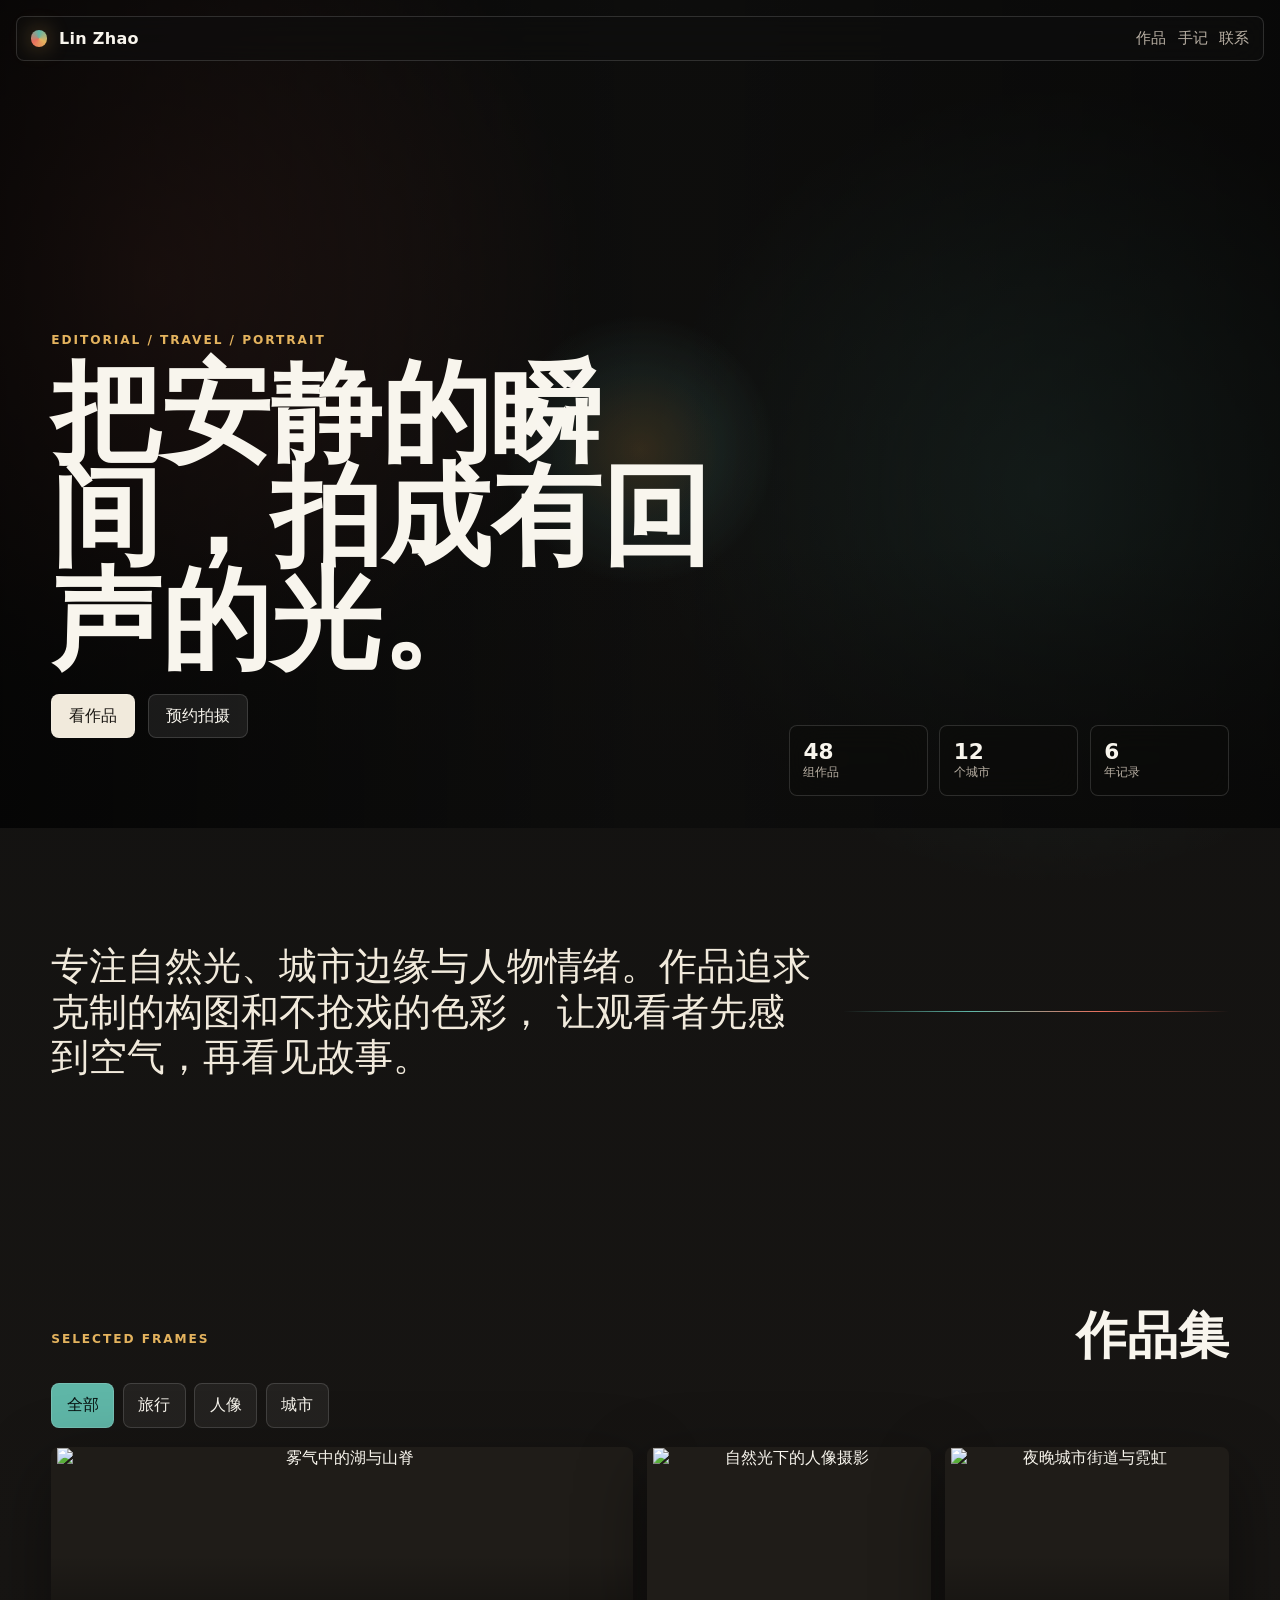
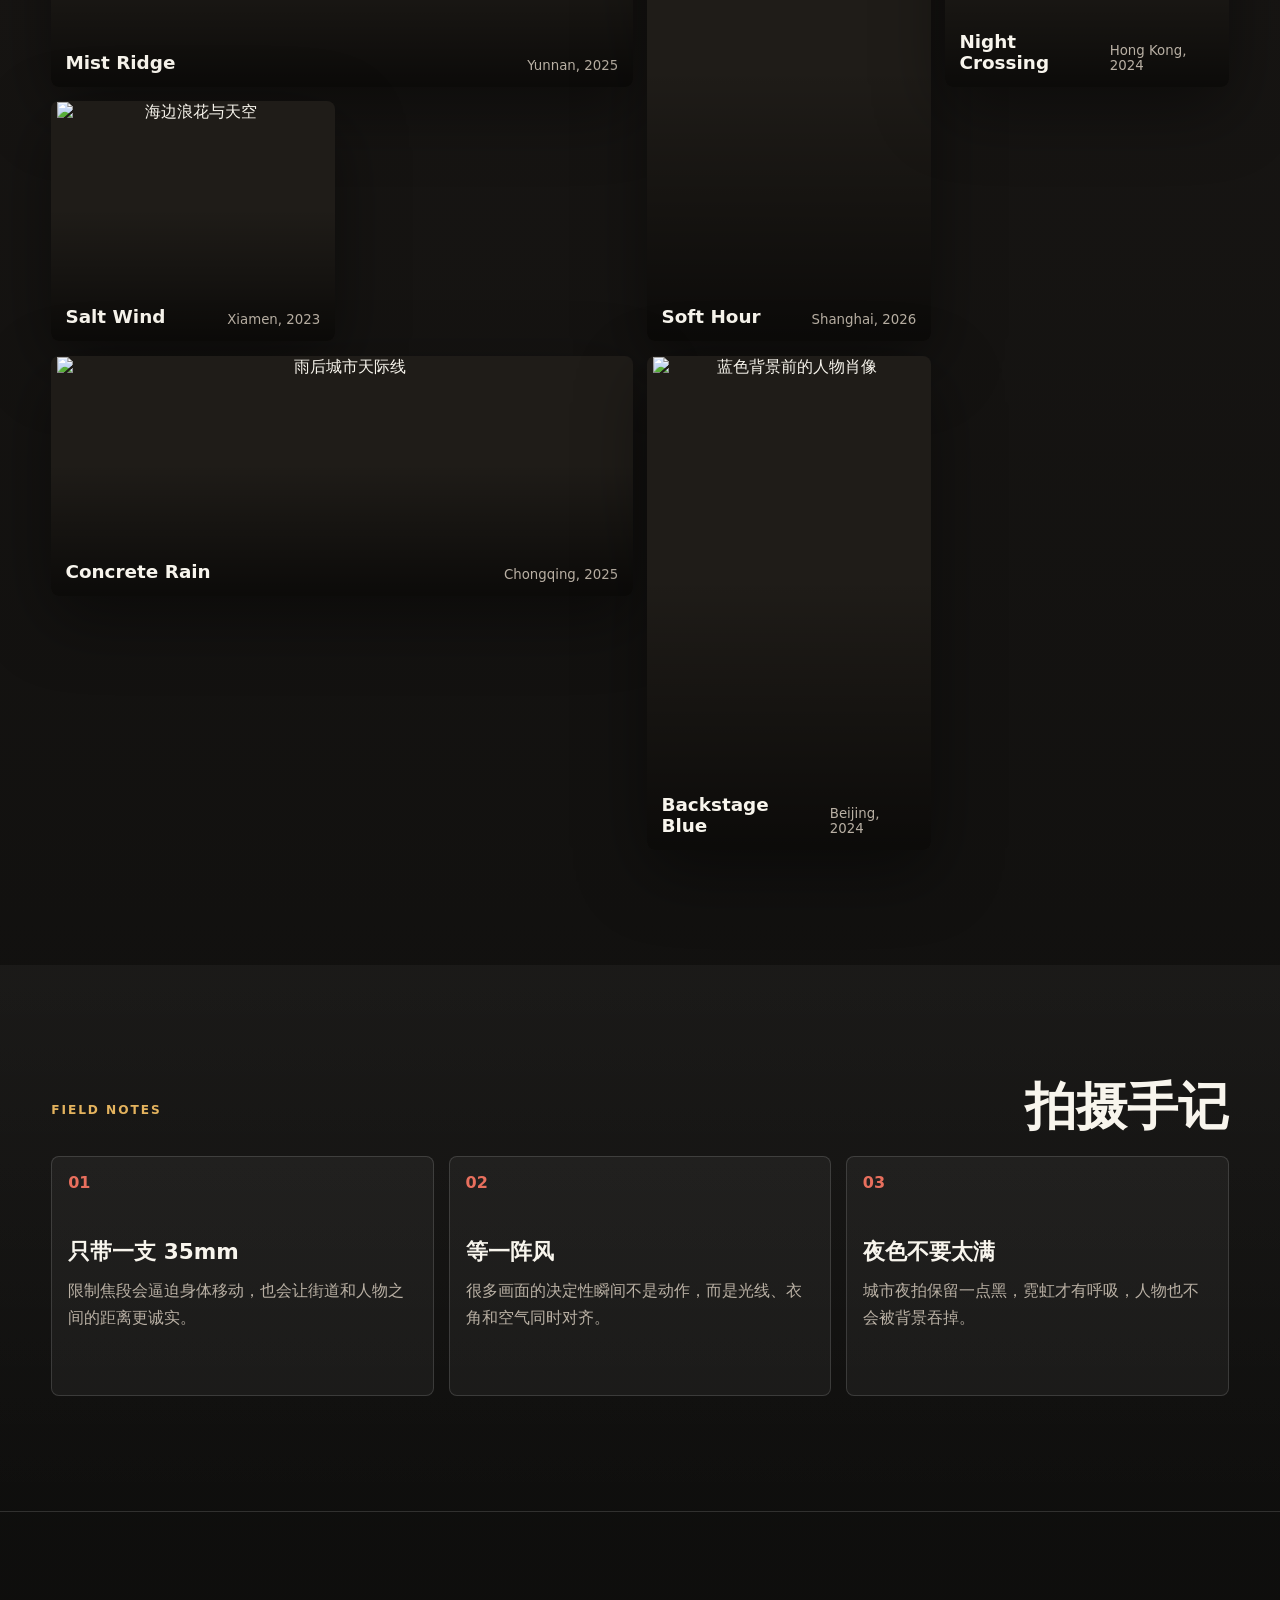
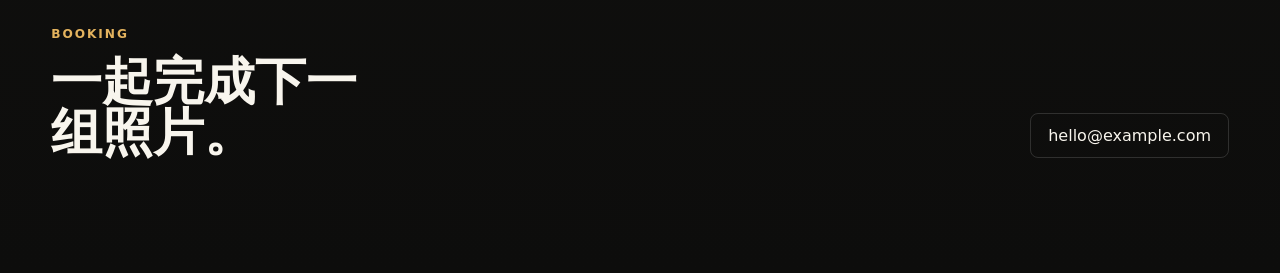
==== index.html @ ecea963c "Initial photography portfolio site" ====
<!doctype html>
<html lang="zh-CN">
<head>
  <meta charset="utf-8">
  <meta name="viewport" content="width=device-width, initial-scale=1">
  <meta name="description" content="个人摄影作品展示网站">
  <title>Lin Zhao Photography</title>
  <link rel="preconnect" href="https://images.unsplash.com">
  <link rel="stylesheet" href="./styles.css">
</head>
<body>
  <div class="cursor-glow" aria-hidden="true"></div>
  <header class="site-header">
    <a class="brand" href="#top" aria-label="返回首页">
      <span class="brand-mark"></span>
      <span>Lin Zhao</span>
    </a>
    <nav aria-label="主导航">
      <a href="#work">作品</a>
      <a href="#journal">手记</a>
      <a href="#contact">联系</a>
    </nav>
  </header>

  <main id="top">
    <section class="hero" data-parallax>
      <img
        src="https://images.unsplash.com/photo-1500530855697-b586d89ba3ee?auto=format&fit=crop&w=1800&q=72"
        alt="山谷清晨光线中的摄影作品"
      >
      <div class="hero-copy">
        <p class="eyebrow">Editorial / Travel / Portrait</p>
        <h1>把安静的瞬间，拍成有回声的光。</h1>
        <div class="hero-actions">
          <a class="btn primary" href="#work">看作品</a>
          <a class="btn ghost" href="#contact">预约拍摄</a>
        </div>
      </div>
      <div class="hero-strip" aria-label="精选数据">
        <span><strong>48</strong> 组作品</span>
        <span><strong>12</strong> 个城市</span>
        <span><strong>6</strong> 年记录</span>
      </div>
    </section>

    <section class="intro" aria-label="摄影师简介">
      <p>
        专注自然光、城市边缘与人物情绪。作品追求克制的构图和不抢戏的色彩，
        让观看者先感到空气，再看见故事。
      </p>
      <div class="signal-line" aria-hidden="true"></div>
    </section>

    <section id="work" class="work">
      <div class="section-head">
        <p class="eyebrow">Selected Frames</p>
        <h2>作品集</h2>
      </div>
      <div class="filters" role="tablist" aria-label="作品分类">
        <button class="filter active" type="button" data-filter="all">全部</button>
        <button class="filter" type="button" data-filter="travel">旅行</button>
        <button class="filter" type="button" data-filter="portrait">人像</button>
        <button class="filter" type="button" data-filter="city">城市</button>
      </div>
      <div class="gallery" aria-live="polite">
        <article class="photo-card wide" data-category="travel">
          <button class="photo-button" type="button" data-title="Mist Ridge" data-place="Yunnan, 2025">
            <img src="https://images.unsplash.com/photo-1470770903676-69b98201ea1c?auto=format&fit=crop&w=1200&q=70" alt="雾气中的湖与山脊">
            <span class="photo-meta"><b>Mist Ridge</b><small>Yunnan, 2025</small></span>
          </button>
        </article>
        <article class="photo-card tall" data-category="portrait">
          <button class="photo-button" type="button" data-title="Soft Hour" data-place="Shanghai, 2026">
            <img src="https://images.unsplash.com/photo-1496747611176-843222e1e57c?auto=format&fit=crop&w=900&q=70" alt="自然光下的人像摄影">
            <span class="photo-meta"><b>Soft Hour</b><small>Shanghai, 2026</small></span>
          </button>
        </article>
        <article class="photo-card" data-category="city">
          <button class="photo-button" type="button" data-title="Night Crossing" data-place="Hong Kong, 2024">
            <img src="https://images.unsplash.com/photo-1519608487953-e999c86e7455?auto=format&fit=crop&w=900&q=70" alt="夜晚城市街道与霓虹">
            <span class="photo-meta"><b>Night Crossing</b><small>Hong Kong, 2024</small></span>
          </button>
        </article>
        <article class="photo-card" data-category="travel">
          <button class="photo-button" type="button" data-title="Salt Wind" data-place="Xiamen, 2023">
            <img src="https://images.unsplash.com/photo-1507525428034-b723cf961d3e?auto=format&fit=crop&w=900&q=70" alt="海边浪花与天空">
            <span class="photo-meta"><b>Salt Wind</b><small>Xiamen, 2023</small></span>
          </button>
        </article>
        <article class="photo-card wide" data-category="city">
          <button class="photo-button" type="button" data-title="Concrete Rain" data-place="Chongqing, 2025">
            <img src="https://images.unsplash.com/photo-1514565131-fce0801e5785?auto=format&fit=crop&w=1200&q=70" alt="雨后城市天际线">
            <span class="photo-meta"><b>Concrete Rain</b><small>Chongqing, 2025</small></span>
          </button>
        </article>
        <article class="photo-card tall" data-category="portrait">
          <button class="photo-button" type="button" data-title="Backstage Blue" data-place="Beijing, 2024">
            <img src="https://images.unsplash.com/photo-1508214751196-bcfd4ca60f91?auto=format&fit=crop&w=900&q=70" alt="蓝色背景前的人物肖像">
            <span class="photo-meta"><b>Backstage Blue</b><small>Beijing, 2024</small></span>
          </button>
        </article>
      </div>
    </section>

    <section id="journal" class="journal">
      <div class="section-head">
        <p class="eyebrow">Field Notes</p>
        <h2>拍摄手记</h2>
      </div>
      <div class="note-track">
        <article>
          <span>01</span>
          <h3>只带一支 35mm</h3>
          <p>限制焦段会逼迫身体移动，也会让街道和人物之间的距离更诚实。</p>
        </article>
        <article>
          <span>02</span>
          <h3>等一阵风</h3>
          <p>很多画面的决定性瞬间不是动作，而是光线、衣角和空气同时对齐。</p>
        </article>
        <article>
          <span>03</span>
          <h3>夜色不要太满</h3>
          <p>城市夜拍保留一点黑，霓虹才有呼吸，人物也不会被背景吞掉。</p>
        </article>
      </div>
    </section>
  </main>

  <footer id="contact">
    <div>
      <p class="eyebrow">Booking</p>
      <h2>一起完成下一组照片。</h2>
    </div>
    <a class="contact-link" href="mailto:hello@example.com">hello@example.com</a>
  </footer>

  <dialog class="lightbox" aria-label="作品预览">
    <button class="close" type="button" aria-label="关闭预览">×</button>
    <img alt="">
    <div class="lightbox-caption">
      <strong></strong>
      <span></span>
    </div>
  </dialog>

  <script src="./app.js"></script>
</body>
</html>
---- styles.css ----
:root {
  color-scheme: dark;
  --bg: #10100f;
  --paper: #f1eadc;
  --ink: #f8f5ed;
  --muted: #b9b0a4;
  --gold: #e4b35e;
  --coral: #e86f5d;
  --teal: #5fb6a7;
  --line: rgba(255,255,255,.14);
  --shadow: 0 22px 70px rgba(0,0,0,.42);
  font-family: Inter, ui-sans-serif, system-ui, -apple-system, BlinkMacSystemFont, "Segoe UI", sans-serif;
}

* { box-sizing: border-box; }

html {
  scroll-behavior: smooth;
  background: var(--bg);
}

body {
  margin: 0;
  min-height: 100vh;
  color: var(--ink);
  background:
    radial-gradient(circle at 12% 8%, rgba(232,111,93,.17), transparent 27rem),
    radial-gradient(circle at 82% 14%, rgba(95,182,167,.14), transparent 25rem),
    linear-gradient(180deg, #10100f, #171513 45%, #0d0d0c);
  overflow-x: hidden;
}

a { color: inherit; text-decoration: none; }

img {
  display: block;
  width: 100%;
  height: 100%;
  object-fit: cover;
}

button {
  color: inherit;
  font: inherit;
}

.cursor-glow {
  position: fixed;
  width: 17rem;
  height: 17rem;
  left: 0;
  top: 0;
  pointer-events: none;
  z-index: 40;
  border-radius: 50%;
  background: radial-gradient(circle, rgba(228,179,94,.22), rgba(95,182,167,.11) 42%, transparent 70%);
  mix-blend-mode: screen;
  opacity: .75;
  transform: translate3d(-50%, -50%, 0);
}

.site-header {
  position: fixed;
  inset: 1rem 1rem auto;
  z-index: 30;
  display: flex;
  align-items: center;
  justify-content: space-between;
  gap: 1rem;
  padding: .75rem .85rem;
  border: 1px solid var(--line);
  border-radius: 8px;
  background: rgba(16,16,15,.55);
  backdrop-filter: blur(18px);
}

.brand,
nav {
  display: flex;
  align-items: center;
  gap: .72rem;
}

.brand {
  font-weight: 760;
  letter-spacing: .02em;
}

.brand-mark {
  width: 1.05rem;
  height: 1.05rem;
  border-radius: 50%;
  background: conic-gradient(from 120deg, var(--gold), var(--coral), var(--teal), var(--gold));
  box-shadow: 0 0 22px rgba(228,179,94,.45);
}

nav a {
  color: var(--muted);
  font-size: .92rem;
  transition: color .2s ease;
}

nav a:hover { color: var(--ink); }

.hero {
  position: relative;
  min-height: 92svh;
  display: grid;
  align-items: end;
  padding: clamp(7rem, 11vw, 11rem) clamp(1rem, 4vw, 4rem) clamp(4.5rem, 7vw, 6rem);
  isolation: isolate;
  overflow: hidden;
}

.hero::after {
  content: "";
  position: absolute;
  inset: 0;
  z-index: -1;
  background: linear-gradient(90deg, rgba(0,0,0,.68), rgba(0,0,0,.18) 52%, rgba(0,0,0,.48)),
              linear-gradient(0deg, #10100f 0%, transparent 34%);
}

.hero > img {
  position: absolute;
  inset: -5% 0 0;
  z-index: -2;
  height: 110%;
  transform: translateY(calc(var(--shift, 0) * .08px)) scale(1.03);
  filter: saturate(.92) contrast(1.04);
}

.hero-copy {
  width: min(720px, 100%);
}

.eyebrow {
  margin: 0 0 .9rem;
  color: var(--gold);
  font-size: .76rem;
  font-weight: 800;
  letter-spacing: .16em;
  text-transform: uppercase;
}

h1,
h2,
h3,
p {
  margin-top: 0;
}

h1 {
  margin-bottom: 1.35rem;
  font-size: clamp(3.2rem, 8.6vw, 8.4rem);
  line-height: .94;
  max-width: 9ch;
}

h2 {
  margin-bottom: 0;
  font-size: clamp(2rem, 4vw, 4.2rem);
  line-height: 1;
}

.hero-actions {
  display: flex;
  flex-wrap: wrap;
  gap: .85rem;
}

.btn,
.contact-link {
  display: inline-flex;
  align-items: center;
  justify-content: center;
  min-height: 2.8rem;
  padding: 0 1.05rem;
  border-radius: 8px;
  border: 1px solid var(--line);
  transition: transform .25s ease, background .25s ease, border-color .25s ease;
}

.btn:hover,
.contact-link:hover {
  transform: translateY(-2px);
  border-color: rgba(255,255,255,.36);
}

.primary {
  background: var(--paper);
  color: #191612;
}

.ghost {
  background: rgba(255,255,255,.08);
}

.hero-strip {
  position: absolute;
  right: clamp(1rem, 4vw, 4rem);
  bottom: clamp(1rem, 3vw, 2rem);
  display: grid;
  grid-template-columns: repeat(3, minmax(5rem, 1fr));
  gap: .7rem;
  width: min(440px, calc(100% - 2rem));
}

.hero-strip span {
  padding: .85rem;
  border: 1px solid var(--line);
  border-radius: 8px;
  background: rgba(12,12,11,.44);
  backdrop-filter: blur(16px);
  color: var(--muted);
  font-size: .76rem;
}

.hero-strip strong {
  display: block;
  color: var(--ink);
  font-size: 1.35rem;
}

.intro,
.work,
.journal,
footer {
  padding: clamp(4.5rem, 9vw, 8rem) clamp(1rem, 4vw, 4rem);
}

.intro {
  display: grid;
  grid-template-columns: minmax(0, 760px) 1fr;
  gap: 2rem;
  align-items: center;
}

.intro p {
  margin-bottom: 0;
  color: var(--paper);
  font-size: clamp(1.45rem, 3vw, 3rem);
  line-height: 1.18;
}

.signal-line {
  height: 1px;
  background: linear-gradient(90deg, transparent, var(--teal), var(--coral), transparent);
  animation: pulseLine 3s ease-in-out infinite;
}

.section-head {
  display: flex;
  justify-content: space-between;
  align-items: end;
  gap: 1rem;
  margin-bottom: 1.4rem;
}

.filters {
  display: flex;
  flex-wrap: wrap;
  gap: .55rem;
  margin-bottom: 1.2rem;
}

.filter {
  border: 1px solid var(--line);
  border-radius: 8px;
  background: rgba(255,255,255,.06);
  padding: .68rem .9rem;
  cursor: pointer;
  transition: transform .2s ease, background .2s ease;
}

.filter:hover { transform: translateY(-2px); }
.filter.active { background: var(--teal); color: #071210; }

.gallery {
  display: grid;
  grid-template-columns: repeat(4, minmax(0, 1fr));
  grid-auto-rows: 15rem;
  gap: .9rem;
}

.photo-card {
  min-width: 0;
  transform-style: preserve-3d;
  transition: opacity .35s ease, transform .35s ease;
}

.photo-card.hidden {
  display: none;
  opacity: 0;
  pointer-events: none;
}

.photo-card.wide { grid-column: span 2; }
.photo-card.tall { grid-row: span 2; }

.photo-button {
  position: relative;
  width: 100%;
  height: 100%;
  overflow: hidden;
  border: 0;
  border-radius: 8px;
  background: #1f1c18;
  cursor: zoom-in;
  box-shadow: var(--shadow);
  transform: perspective(900px) rotateX(var(--rx, 0deg)) rotateY(var(--ry, 0deg));
  transition: transform .18s ease, filter .25s ease;
}

.photo-button::after {
  content: "";
  position: absolute;
  inset: 0;
  background: linear-gradient(180deg, transparent 45%, rgba(0,0,0,.76));
  opacity: .82;
}

.photo-button:hover img {
  transform: scale(1.08);
  filter: saturate(1.1);
}

.photo-button img {
  transition: transform .7s cubic-bezier(.2,.7,.1,1), filter .35s ease;
}

.photo-meta {
  position: absolute;
  left: .9rem;
  right: .9rem;
  bottom: .9rem;
  z-index: 1;
  display: flex;
  align-items: end;
  justify-content: space-between;
  gap: .7rem;
  text-align: left;
}

.photo-meta b {
  font-size: 1.15rem;
}

.photo-meta small {
  color: var(--muted);
}

.journal {
  background: linear-gradient(180deg, rgba(255,255,255,.04), transparent);
}

.note-track {
  display: grid;
  grid-template-columns: repeat(3, minmax(0, 1fr));
  gap: .9rem;
  margin-top: 1.5rem;
}

.note-track article {
  min-height: 15rem;
  padding: 1rem;
  border: 1px solid var(--line);
  border-radius: 8px;
  background: rgba(255,255,255,.045);
  transition: transform .25s ease, background .25s ease;
}

.note-track article:hover {
  transform: translateY(-6px);
  background: rgba(255,255,255,.08);
}

.note-track span {
  color: var(--coral);
  font-weight: 800;
}

.note-track h3 {
  margin: 2.8rem 0 .7rem;
  font-size: 1.35rem;
}

.note-track p {
  margin-bottom: 0;
  color: var(--muted);
  line-height: 1.7;
}

footer {
  display: flex;
  align-items: end;
  justify-content: space-between;
  gap: 1rem;
  border-top: 1px solid var(--line);
}

footer h2 {
  max-width: 9ch;
}

.lightbox {
  width: min(980px, calc(100% - 2rem));
  padding: 0;
  border: 1px solid var(--line);
  border-radius: 8px;
  background: #0b0b0a;
  color: var(--ink);
  box-shadow: 0 30px 100px rgba(0,0,0,.75);
}

.lightbox::backdrop {
  background: rgba(0,0,0,.72);
  backdrop-filter: blur(10px);
}

.lightbox img {
  max-height: 72svh;
  object-fit: contain;
  background: #050505;
}

.lightbox-caption {
  display: flex;
  justify-content: space-between;
  gap: 1rem;
  padding: .9rem 1rem 1rem;
  color: var(--muted);
}

.lightbox-caption strong {
  color: var(--ink);
}

.close {
  position: absolute;
  right: .7rem;
  top: .7rem;
  width: 2.4rem;
  height: 2.4rem;
  border: 1px solid var(--line);
  border-radius: 50%;
  background: rgba(0,0,0,.6);
  cursor: pointer;
  z-index: 2;
}

@keyframes pulseLine {
  0%, 100% { transform: scaleX(.55); opacity: .55; }
  50% { transform: scaleX(1); opacity: 1; }
}

@media (max-width: 860px) {
  .site-header {
    inset: .65rem .65rem auto;
  }

  .hero {
    min-height: 88svh;
    padding-inline: 1rem;
  }

  .hero-strip {
    position: static;
    margin-top: 2rem;
    grid-template-columns: repeat(3, 1fr);
  }

  .intro {
    grid-template-columns: 1fr;
  }

  .section-head,
  footer {
    align-items: start;
    flex-direction: column;
  }

  .gallery {
    grid-template-columns: repeat(2, minmax(0, 1fr));
    grid-auto-rows: 13rem;
  }

  .note-track {
    grid-template-columns: 1fr;
  }
}

@media (max-width: 560px) {
  .cursor-glow { display: none; }

  .site-header {
    gap: .65rem;
    padding: .65rem;
  }

  nav { gap: .55rem; }

  nav a { font-size: .84rem; }

  h1 { font-size: clamp(2.9rem, 15vw, 4.6rem); }

  .hero-strip {
    grid-template-columns: 1fr;
  }

  .gallery {
    grid-template-columns: 1fr;
    grid-auto-rows: 18rem;
  }

  .photo-card.wide,
  .photo-card.tall {
    grid-column: auto;
    grid-row: auto;
  }
}

@media (prefers-reduced-motion: reduce) {
  *,
  *::before,
  *::after {
    animation-duration: .01ms !important;
    animation-iteration-count: 1 !important;
    scroll-behavior: auto !important;
    transition-duration: .01ms !important;
  }
}
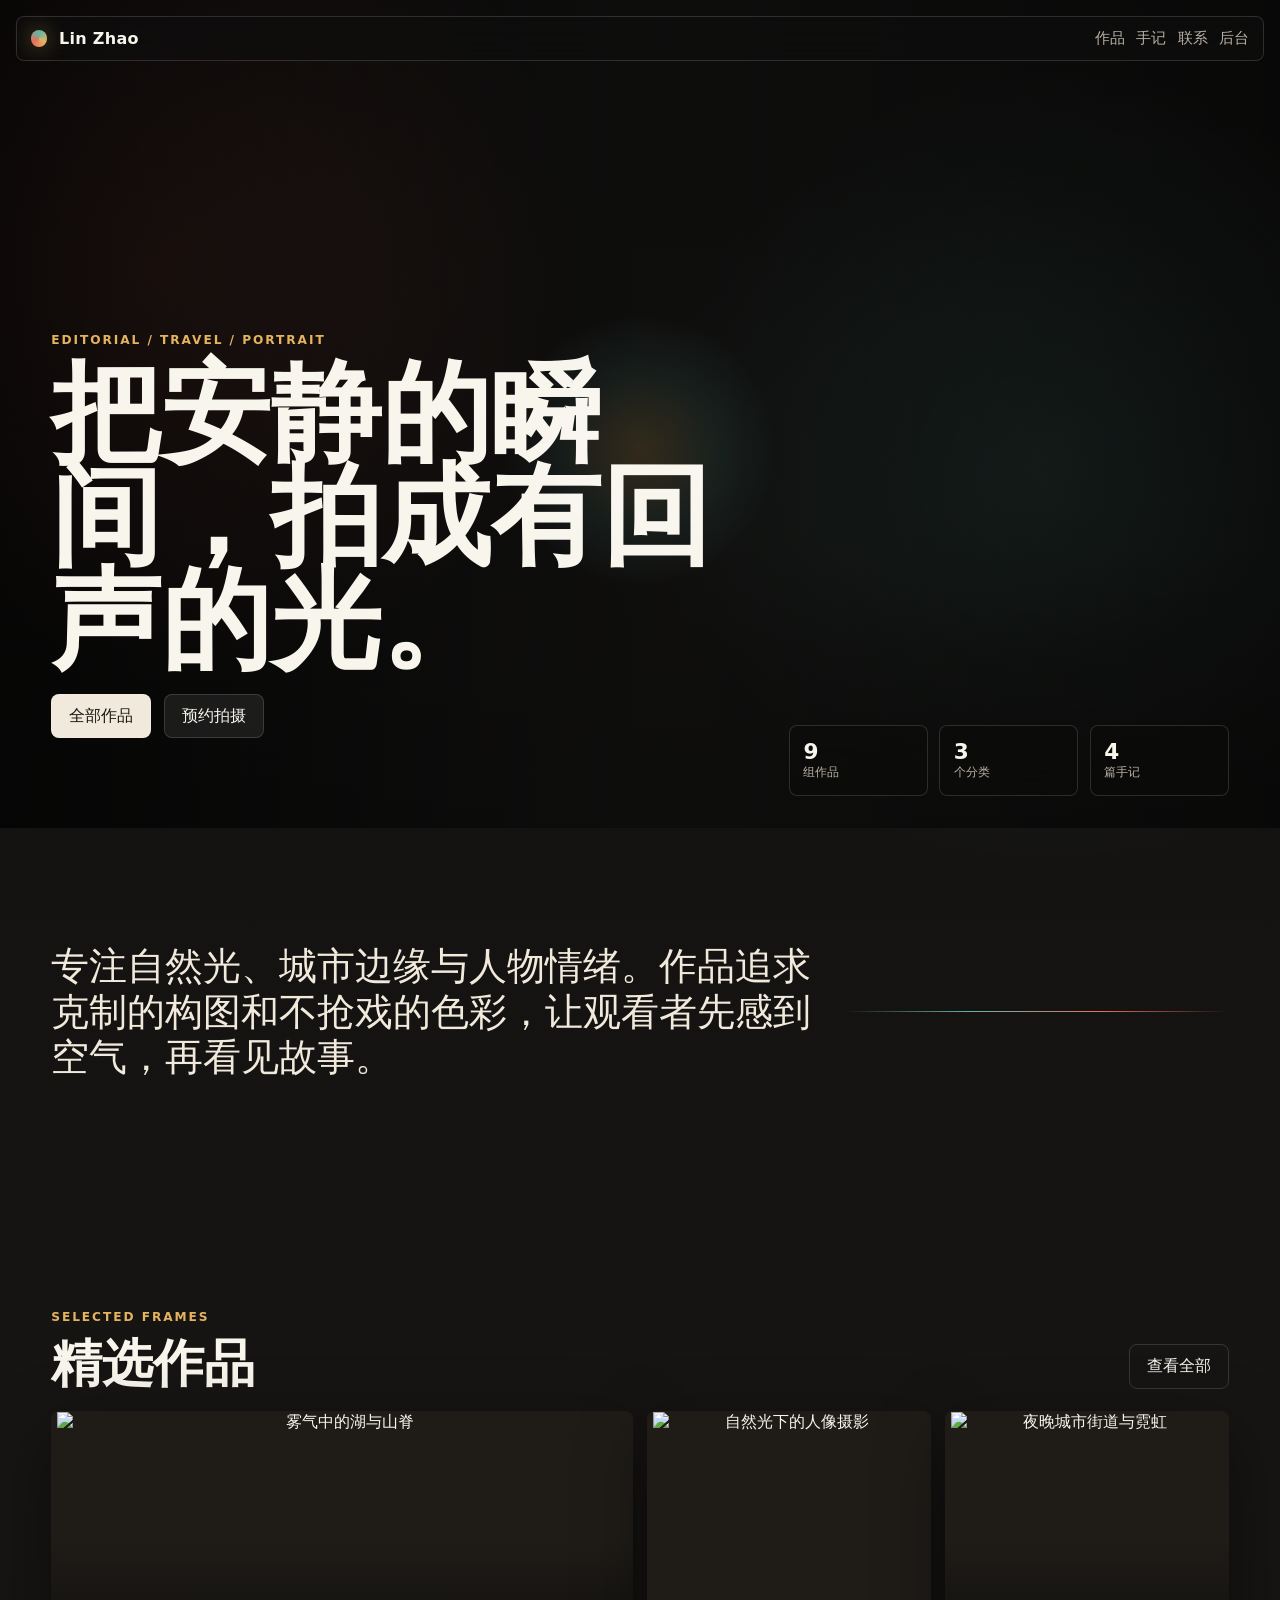
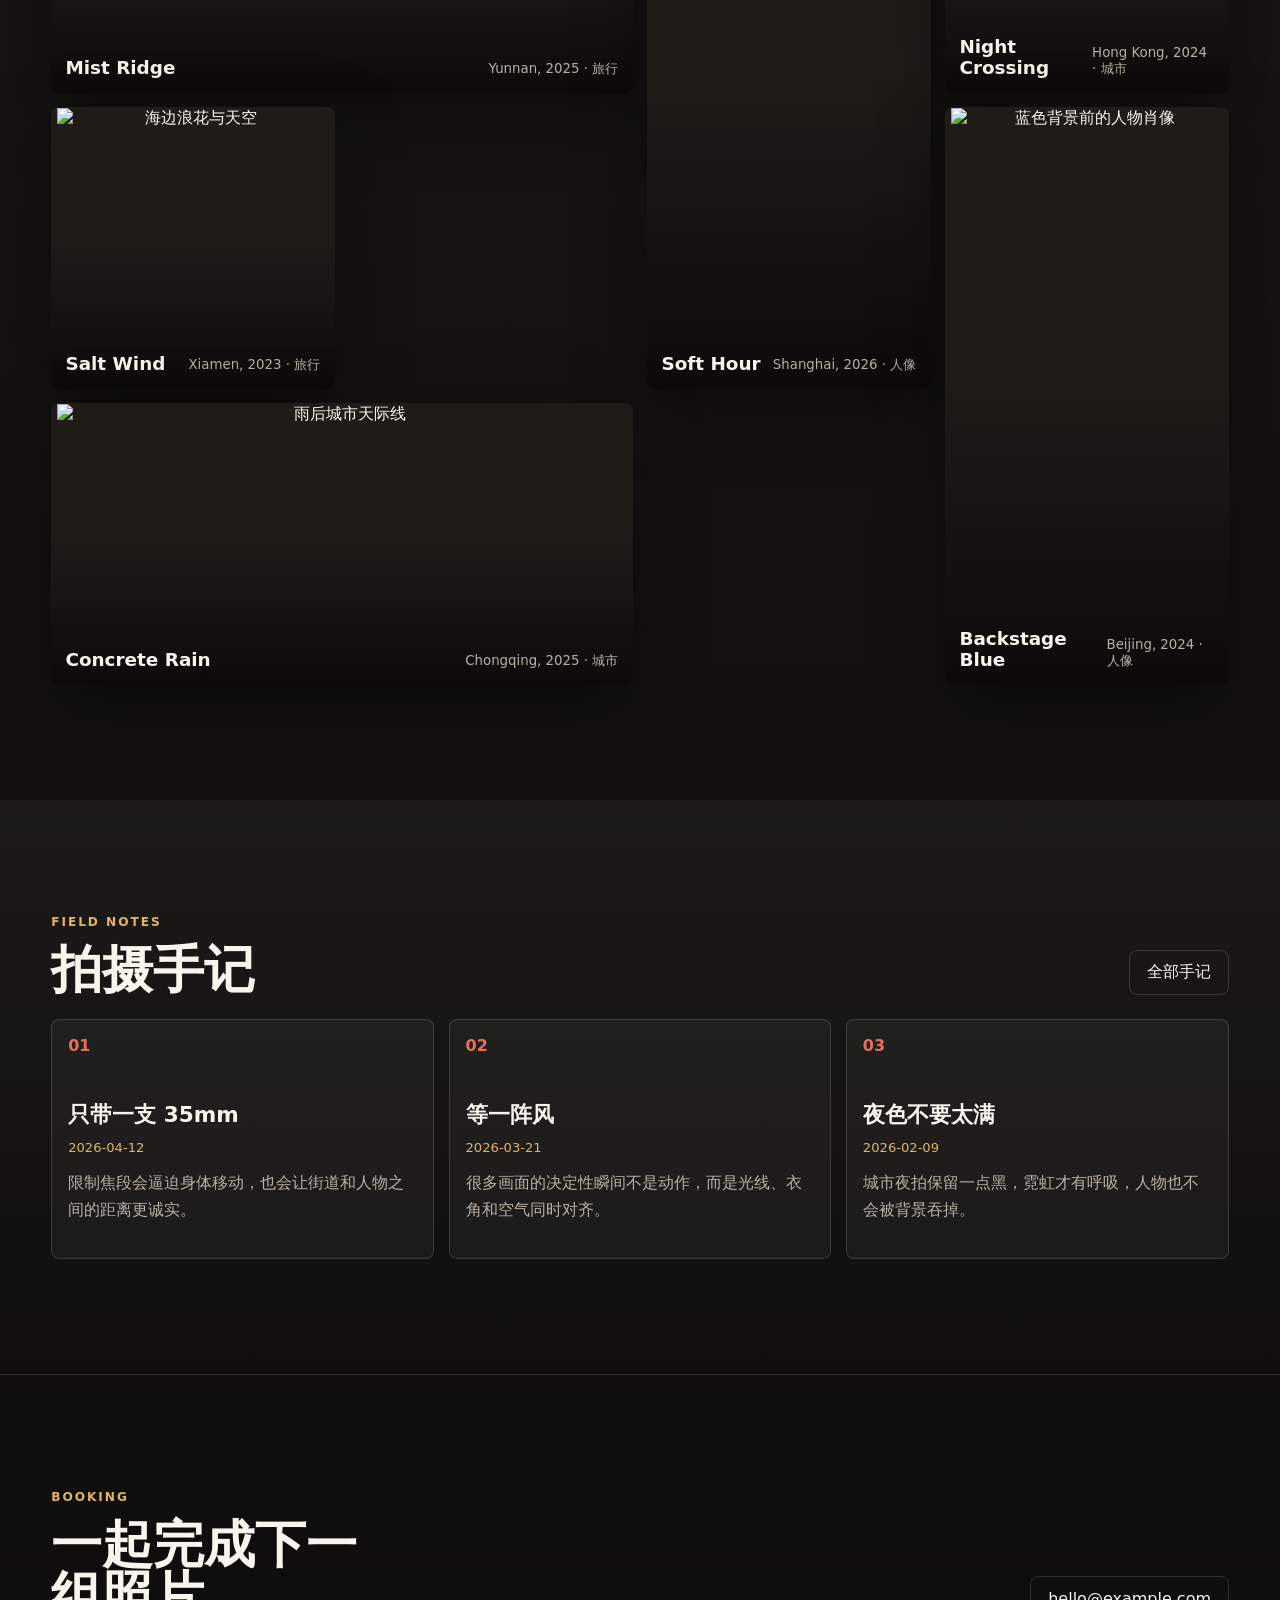
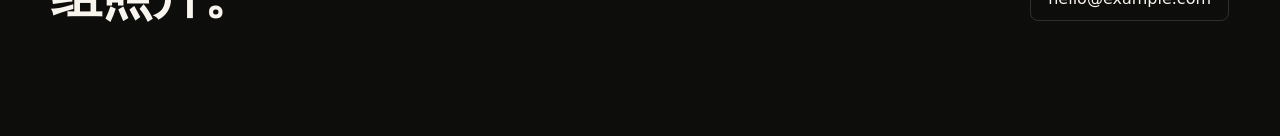
==== commit 6636a94f: "Add content admin and archive pages" ====
--- a/index.html
+++ b/index.html
@@ -8,122 +8,64 @@
   <link rel="preconnect" href="https://images.unsplash.com">
   <link rel="stylesheet" href="./styles.css">
 </head>
-<body>
+<body data-page="home">
   <div class="cursor-glow" aria-hidden="true"></div>
   <header class="site-header">
-    <a class="brand" href="#top" aria-label="返回首页">
+    <a class="brand" href="./index.html" aria-label="返回首页">
       <span class="brand-mark"></span>
-      <span>Lin Zhao</span>
+      <span data-profile="name">Lin Zhao</span>
     </a>
     <nav aria-label="主导航">
-      <a href="#work">作品</a>
-      <a href="#journal">手记</a>
-      <a href="#contact">联系</a>
+      <a href="./works.html">作品</a>
+      <a href="./journal.html">手记</a>
+      <a href="./contact.html">联系</a>
+      <a href="./admin.html">后台</a>
     </nav>
   </header>
 
   <main id="top">
     <section class="hero" data-parallax>
-      <img
-        src="https://images.unsplash.com/photo-1500530855697-b586d89ba3ee?auto=format&fit=crop&w=1800&q=72"
-        alt="山谷清晨光线中的摄影作品"
-      >
+      <img data-profile-image="heroImage" src="" alt="摄影作品首图">
       <div class="hero-copy">
         <p class="eyebrow">Editorial / Travel / Portrait</p>
-        <h1>把安静的瞬间，拍成有回声的光。</h1>
+        <h1 data-profile="heroTitle"></h1>
         <div class="hero-actions">
-          <a class="btn primary" href="#work">看作品</a>
-          <a class="btn ghost" href="#contact">预约拍摄</a>
+          <a class="btn primary" href="./works.html">全部作品</a>
+          <a class="btn ghost" href="./contact.html">预约拍摄</a>
         </div>
       </div>
       <div class="hero-strip" aria-label="精选数据">
-        <span><strong>48</strong> 组作品</span>
-        <span><strong>12</strong> 个城市</span>
-        <span><strong>6</strong> 年记录</span>
+        <span><strong data-stat="works">0</strong> 组作品</span>
+        <span><strong data-stat="categories">0</strong> 个分类</span>
+        <span><strong data-stat="notes">0</strong> 篇手记</span>
       </div>
     </section>
 
     <section class="intro" aria-label="摄影师简介">
-      <p>
-        专注自然光、城市边缘与人物情绪。作品追求克制的构图和不抢戏的色彩，
-        让观看者先感到空气，再看见故事。
-      </p>
+      <p data-profile="intro"></p>
       <div class="signal-line" aria-hidden="true"></div>
     </section>
 
-    <section id="work" class="work">
+    <section class="work">
       <div class="section-head">
-        <p class="eyebrow">Selected Frames</p>
-        <h2>作品集</h2>
+        <div>
+          <p class="eyebrow">Selected Frames</p>
+          <h2>精选作品</h2>
+        </div>
+        <a class="text-link" href="./works.html">查看全部</a>
       </div>
-      <div class="filters" role="tablist" aria-label="作品分类">
-        <button class="filter active" type="button" data-filter="all">全部</button>
-        <button class="filter" type="button" data-filter="travel">旅行</button>
-        <button class="filter" type="button" data-filter="portrait">人像</button>
-        <button class="filter" type="button" data-filter="city">城市</button>
-      </div>
-      <div class="gallery" aria-live="polite">
-        <article class="photo-card wide" data-category="travel">
-          <button class="photo-button" type="button" data-title="Mist Ridge" data-place="Yunnan, 2025">
-            <img src="https://images.unsplash.com/photo-1470770903676-69b98201ea1c?auto=format&fit=crop&w=1200&q=70" alt="雾气中的湖与山脊">
-            <span class="photo-meta"><b>Mist Ridge</b><small>Yunnan, 2025</small></span>
-          </button>
-        </article>
-        <article class="photo-card tall" data-category="portrait">
-          <button class="photo-button" type="button" data-title="Soft Hour" data-place="Shanghai, 2026">
-            <img src="https://images.unsplash.com/photo-1496747611176-843222e1e57c?auto=format&fit=crop&w=900&q=70" alt="自然光下的人像摄影">
-            <span class="photo-meta"><b>Soft Hour</b><small>Shanghai, 2026</small></span>
-          </button>
-        </article>
-        <article class="photo-card" data-category="city">
-          <button class="photo-button" type="button" data-title="Night Crossing" data-place="Hong Kong, 2024">
-            <img src="https://images.unsplash.com/photo-1519608487953-e999c86e7455?auto=format&fit=crop&w=900&q=70" alt="夜晚城市街道与霓虹">
-            <span class="photo-meta"><b>Night Crossing</b><small>Hong Kong, 2024</small></span>
-          </button>
-        </article>
-        <article class="photo-card" data-category="travel">
-          <button class="photo-button" type="button" data-title="Salt Wind" data-place="Xiamen, 2023">
-            <img src="https://images.unsplash.com/photo-1507525428034-b723cf961d3e?auto=format&fit=crop&w=900&q=70" alt="海边浪花与天空">
-            <span class="photo-meta"><b>Salt Wind</b><small>Xiamen, 2023</small></span>
-          </button>
-        </article>
-        <article class="photo-card wide" data-category="city">
-          <button class="photo-button" type="button" data-title="Concrete Rain" data-place="Chongqing, 2025">
-            <img src="https://images.unsplash.com/photo-1514565131-fce0801e5785?auto=format&fit=crop&w=1200&q=70" alt="雨后城市天际线">
-            <span class="photo-meta"><b>Concrete Rain</b><small>Chongqing, 2025</small></span>
-          </button>
-        </article>
-        <article class="photo-card tall" data-category="portrait">
-          <button class="photo-button" type="button" data-title="Backstage Blue" data-place="Beijing, 2024">
-            <img src="https://images.unsplash.com/photo-1508214751196-bcfd4ca60f91?auto=format&fit=crop&w=900&q=70" alt="蓝色背景前的人物肖像">
-            <span class="photo-meta"><b>Backstage Blue</b><small>Beijing, 2024</small></span>
-          </button>
-        </article>
-      </div>
+      <div class="gallery" data-gallery="featured" aria-live="polite"></div>
     </section>
 
-    <section id="journal" class="journal">
+    <section class="journal">
       <div class="section-head">
-        <p class="eyebrow">Field Notes</p>
-        <h2>拍摄手记</h2>
+        <div>
+          <p class="eyebrow">Field Notes</p>
+          <h2>拍摄手记</h2>
+        </div>
+        <a class="text-link" href="./journal.html">全部手记</a>
       </div>
-      <div class="note-track">
-        <article>
-          <span>01</span>
-          <h3>只带一支 35mm</h3>
-          <p>限制焦段会逼迫身体移动，也会让街道和人物之间的距离更诚实。</p>
-        </article>
-        <article>
-          <span>02</span>
-          <h3>等一阵风</h3>
-          <p>很多画面的决定性瞬间不是动作，而是光线、衣角和空气同时对齐。</p>
-        </article>
-        <article>
-          <span>03</span>
-          <h3>夜色不要太满</h3>
-          <p>城市夜拍保留一点黑，霓虹才有呼吸，人物也不会被背景吞掉。</p>
-        </article>
-      </div>
+      <div class="note-track" data-notes="featured"></div>
     </section>
   </main>
 
@@ -132,11 +74,11 @@
       <p class="eyebrow">Booking</p>
       <h2>一起完成下一组照片。</h2>
     </div>
-    <a class="contact-link" href="mailto:hello@example.com">hello@example.com</a>
+    <a class="contact-link" data-contact="email" href="mailto:hello@example.com">hello@example.com</a>
   </footer>
 
   <dialog class="lightbox" aria-label="作品预览">
-    <button class="close" type="button" aria-label="关闭预览">×</button>
+    <button class="close" type="button" aria-label="关闭预览">x</button>
     <img alt="">
     <div class="lightbox-caption">
       <strong></strong>
@@ -144,6 +86,7 @@
     </div>
   </dialog>
 
+  <script src="./data/site-data.js"></script>
   <script src="./app.js"></script>
 </body>
 </html>
--- a/styles.css
+++ b/styles.css
@@ -101,6 +101,7 @@
 }
 
 nav a:hover { color: var(--ink); }
+nav a.active { color: var(--ink); }
 
 .hero {
   position: relative;
@@ -170,7 +171,8 @@
 }
 
 .btn,
-.contact-link {
+.contact-link,
+.text-link {
   display: inline-flex;
   align-items: center;
   justify-content: center;
@@ -278,9 +280,15 @@
 
 .gallery {
   display: grid;
-  grid-template-columns: repeat(4, minmax(0, 1fr));
-  grid-auto-rows: 15rem;
+  grid-template-columns: repeat(auto-fit, minmax(min(16rem, 100%), 1fr));
+  grid-auto-rows: clamp(13rem, 22vw, 18rem);
   gap: .9rem;
+  grid-auto-flow: dense;
+}
+
+.gallery.archive {
+  grid-template-columns: repeat(auto-fit, minmax(min(18rem, 100%), 1fr));
+  grid-auto-rows: clamp(14rem, 24vw, 20rem);
 }
 
 .photo-card {
@@ -391,6 +399,13 @@
   line-height: 1.7;
 }
 
+.note-track time {
+  display: block;
+  margin-bottom: .85rem;
+  color: var(--gold);
+  font-size: .82rem;
+}
+
 footer {
   display: flex;
   align-items: end;
@@ -401,6 +416,141 @@
 
 footer h2 {
   max-width: 9ch;
+}
+
+.page-shell {
+  padding: clamp(7rem, 11vw, 10rem) clamp(1rem, 4vw, 4rem) clamp(4rem, 8vw, 7rem);
+}
+
+.page-hero {
+  display: grid;
+  gap: 1rem;
+  min-height: 34svh;
+  align-content: end;
+  padding-bottom: clamp(2rem, 5vw, 4rem);
+}
+
+.page-hero h1 {
+  margin: 0;
+  max-width: none;
+  font-size: clamp(3rem, 8vw, 7.6rem);
+}
+
+.page-hero p:not(.eyebrow) {
+  max-width: 680px;
+  color: var(--muted);
+  font-size: clamp(1.05rem, 2vw, 1.35rem);
+  line-height: 1.7;
+}
+
+.compact {
+  padding: 0;
+}
+
+.pager {
+  display: flex;
+  justify-content: center;
+  gap: .55rem;
+  margin-top: 1.4rem;
+}
+
+.page-btn {
+  width: 2.55rem;
+  height: 2.55rem;
+  border: 1px solid var(--line);
+  border-radius: 8px;
+  background: rgba(255,255,255,.06);
+  cursor: pointer;
+}
+
+.page-btn.active {
+  background: var(--paper);
+  color: #191612;
+}
+
+.contact-grid {
+  display: grid;
+  grid-template-columns: repeat(3, minmax(0, 1fr));
+  gap: .9rem;
+}
+
+.contact-grid article,
+.admin-card {
+  padding: 1.1rem;
+  border: 1px solid var(--line);
+  border-radius: 8px;
+  background: rgba(255,255,255,.045);
+}
+
+.contact-grid span,
+.admin-card label {
+  display: block;
+  color: var(--muted);
+  font-size: .88rem;
+}
+
+.contact-grid a,
+.contact-grid p {
+  display: block;
+  margin: .8rem 0 0;
+  color: var(--ink);
+  font-size: clamp(1.15rem, 2vw, 1.65rem);
+  overflow-wrap: anywhere;
+}
+
+.admin-grid {
+  display: grid;
+  grid-template-columns: repeat(2, minmax(0, 1fr));
+  gap: .9rem;
+}
+
+.admin-card {
+  display: grid;
+  gap: .85rem;
+}
+
+.admin-card h2 {
+  font-size: 1.35rem;
+  line-height: 1.2;
+}
+
+.admin-card input,
+.admin-card select,
+.admin-card textarea {
+  width: 100%;
+  margin-top: .38rem;
+  border: 1px solid var(--line);
+  border-radius: 8px;
+  background: rgba(0,0,0,.26);
+  color: var(--ink);
+  padding: .75rem .8rem;
+  font: inherit;
+}
+
+.admin-card textarea {
+  resize: vertical;
+}
+
+.check-row {
+  display: flex !important;
+  align-items: center;
+  gap: .55rem;
+}
+
+.check-row input {
+  width: auto;
+  margin: 0;
+}
+
+.admin-log {
+  white-space: pre-wrap;
+  margin: 1rem 0 0;
+  padding: 1rem;
+  border: 1px solid var(--line);
+  border-radius: 8px;
+  background: rgba(0,0,0,.28);
+  color: var(--muted);
+  overflow: auto;
 }
 
 .lightbox {
@@ -485,7 +635,9 @@
     grid-auto-rows: 13rem;
   }
 
-  .note-track {
+  .note-track,
+  .contact-grid,
+  .admin-grid {
     grid-template-columns: 1fr;
   }
 }
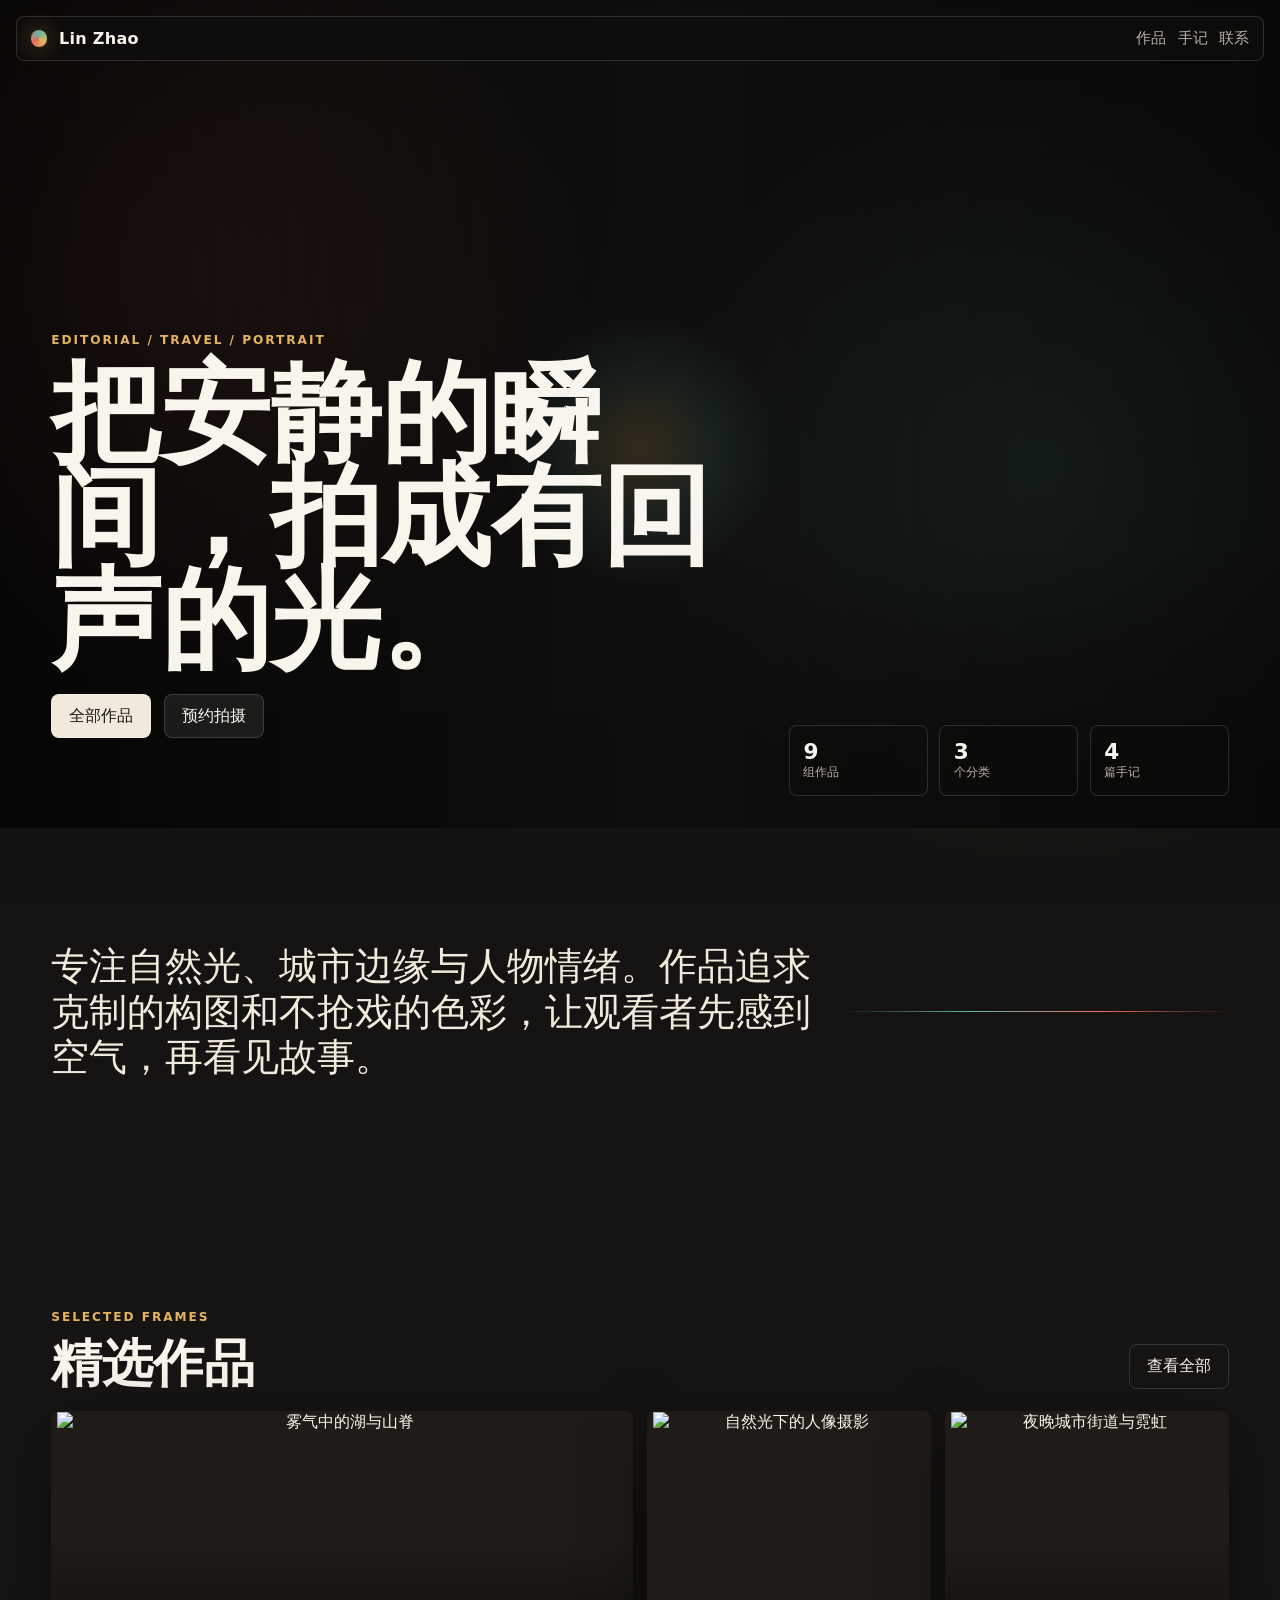
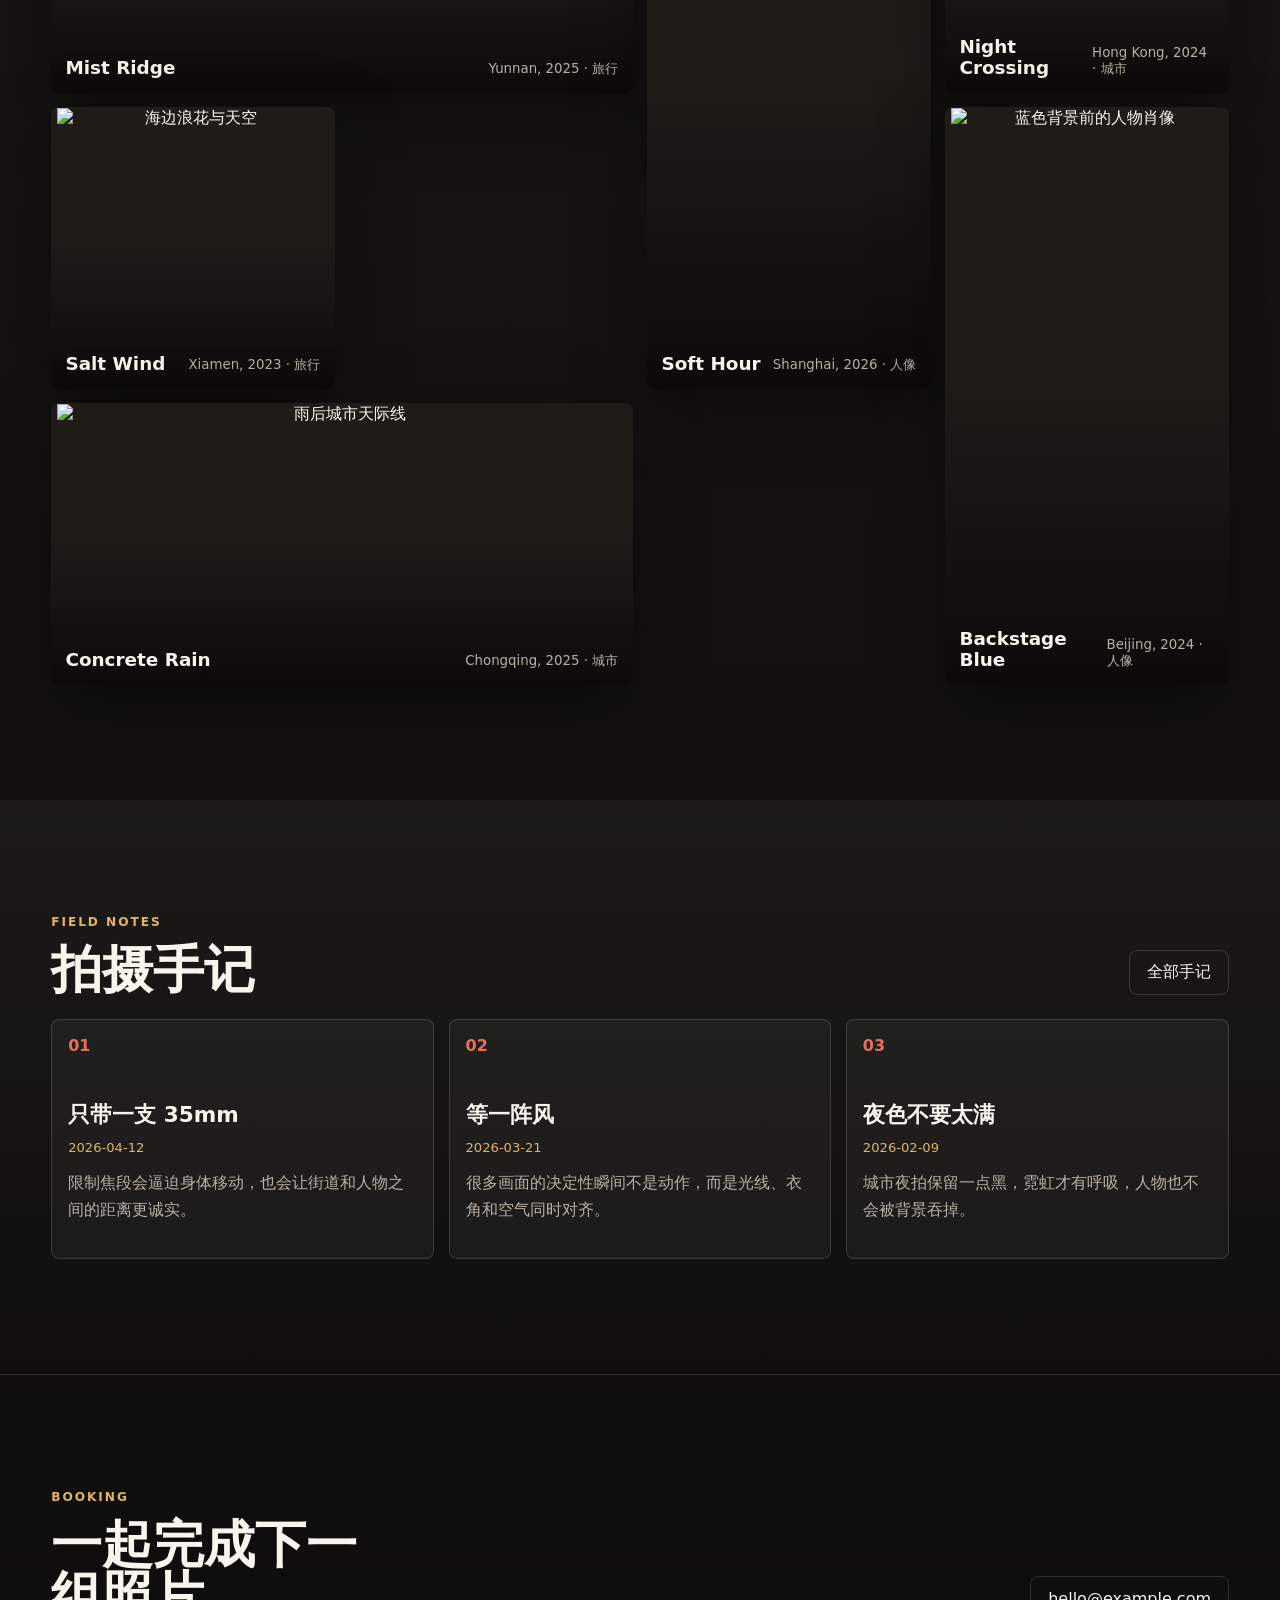
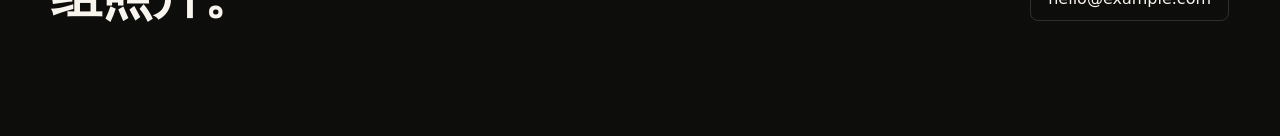
==== commit 732e17b9: "Add work manager and hide admin nav" ====
--- a/index.html
+++ b/index.html
@@ -19,7 +19,6 @@
       <a href="./works.html">作品</a>
       <a href="./journal.html">手记</a>
       <a href="./contact.html">联系</a>
-      <a href="./admin.html">后台</a>
     </nav>
   </header>
 
--- a/styles.css
+++ b/styles.css
@@ -553,6 +553,59 @@
   overflow: auto;
 }
 
+.manager-card {
+  margin-top: .9rem;
+}
+
+.manager-head {
+  display: flex;
+  align-items: end;
+  justify-content: space-between;
+  gap: 1rem;
+}
+
+.work-manager {
+  display: grid;
+  gap: .7rem;
+}
+
+.work-row {
+  display: grid;
+  grid-template-columns: 5.5rem minmax(0, 1fr) auto;
+  align-items: center;
+  gap: .8rem;
+  padding: .65rem;
+  border: 1px solid var(--line);
+  border-radius: 8px;
+  background: rgba(0,0,0,.18);
+}
+
+.work-row img {
+  width: 5.5rem;
+  height: 4rem;
+  border-radius: 6px;
+}
+
+.work-row strong,
+.work-row span {
+  display: block;
+}
+
+.work-row span {
+  margin-top: .25rem;
+  color: var(--muted);
+  font-size: .86rem;
+}
+
+.danger-btn {
+  border: 1px solid rgba(232,111,93,.5);
+  border-radius: 8px;
+  background: rgba(232,111,93,.12);
+  color: #ffd8d2;
+  padding: .62rem .85rem;
+  cursor: pointer;
+}
+
 .lightbox {
   width: min(980px, calc(100% - 2rem));
   padding: 0;
@@ -639,6 +692,18 @@
   .contact-grid,
   .admin-grid {
     grid-template-columns: 1fr;
+  }
+
+  .work-row {
+    grid-template-columns: 4.5rem minmax(0, 1fr);
+  }
+
+  .work-row img {
+    width: 4.5rem;
+  }
+
+  .danger-btn {
+    grid-column: 1 / -1;
   }
 }
 
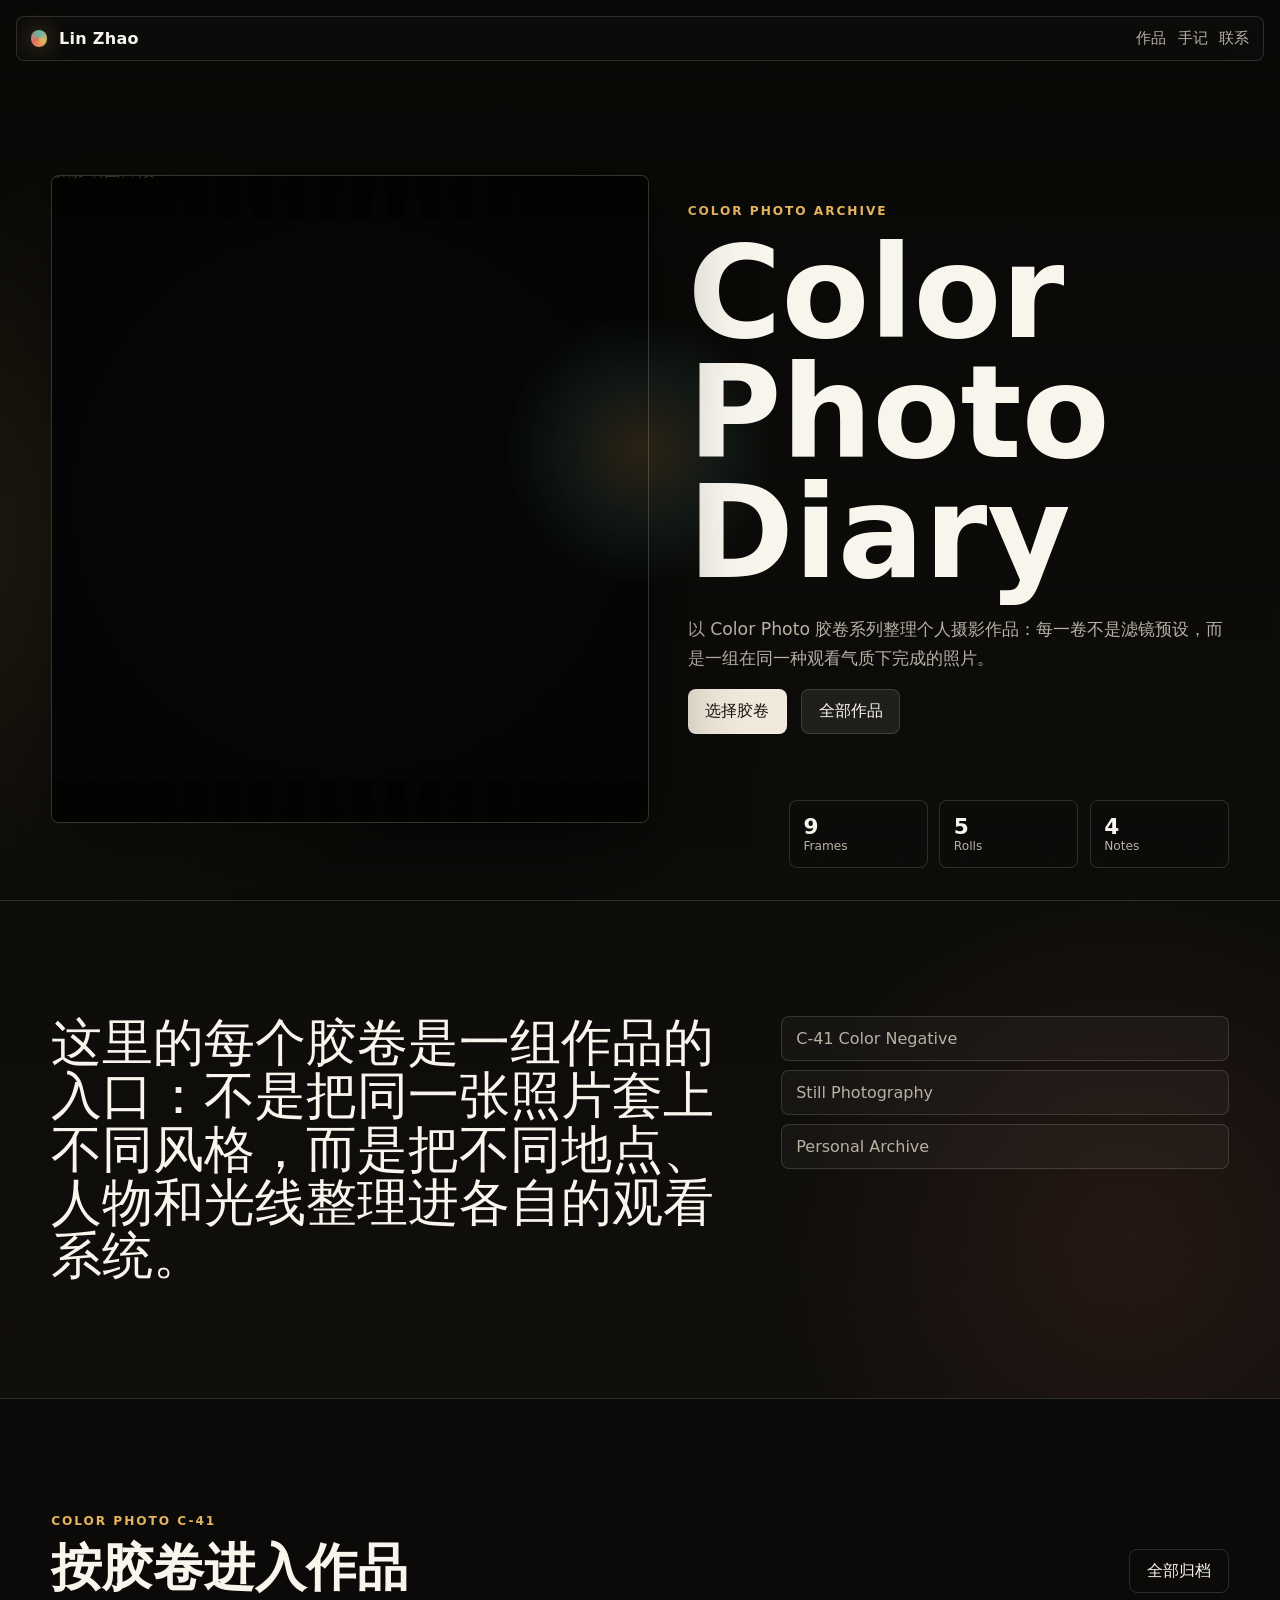
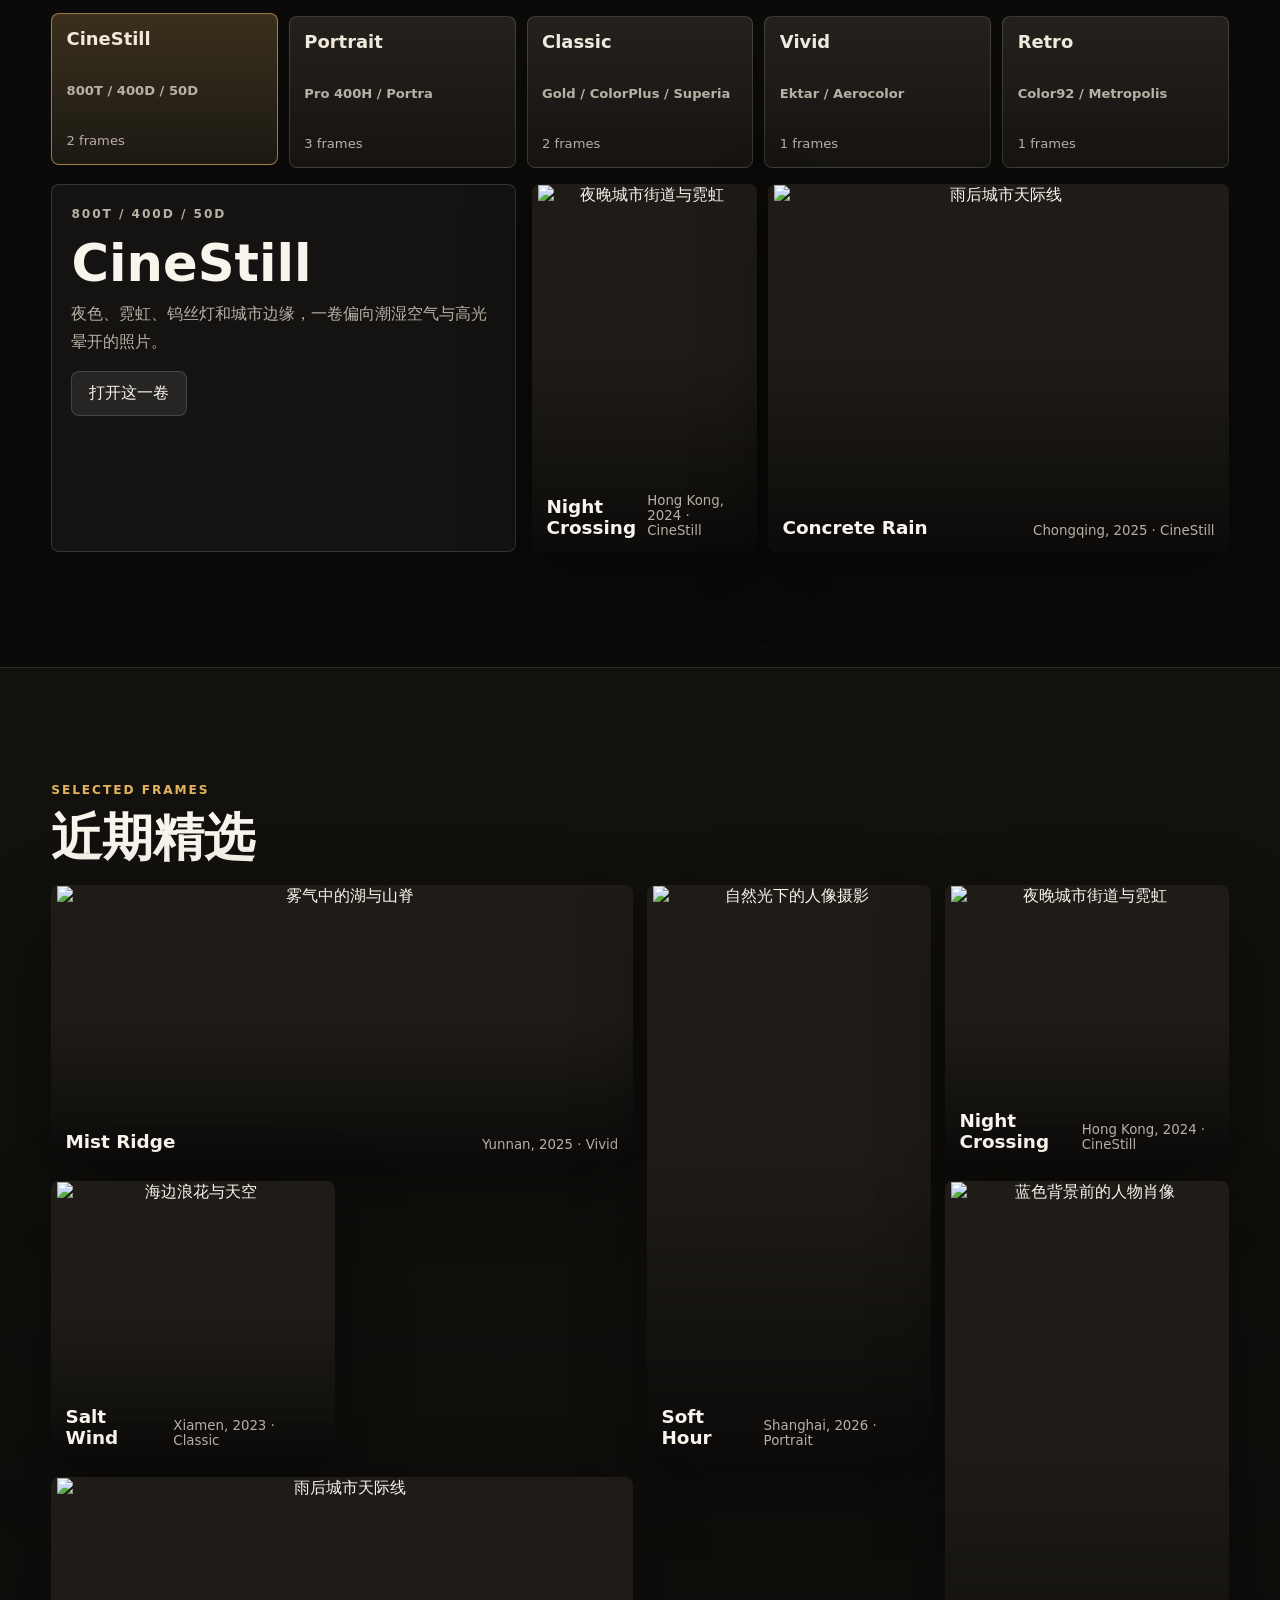
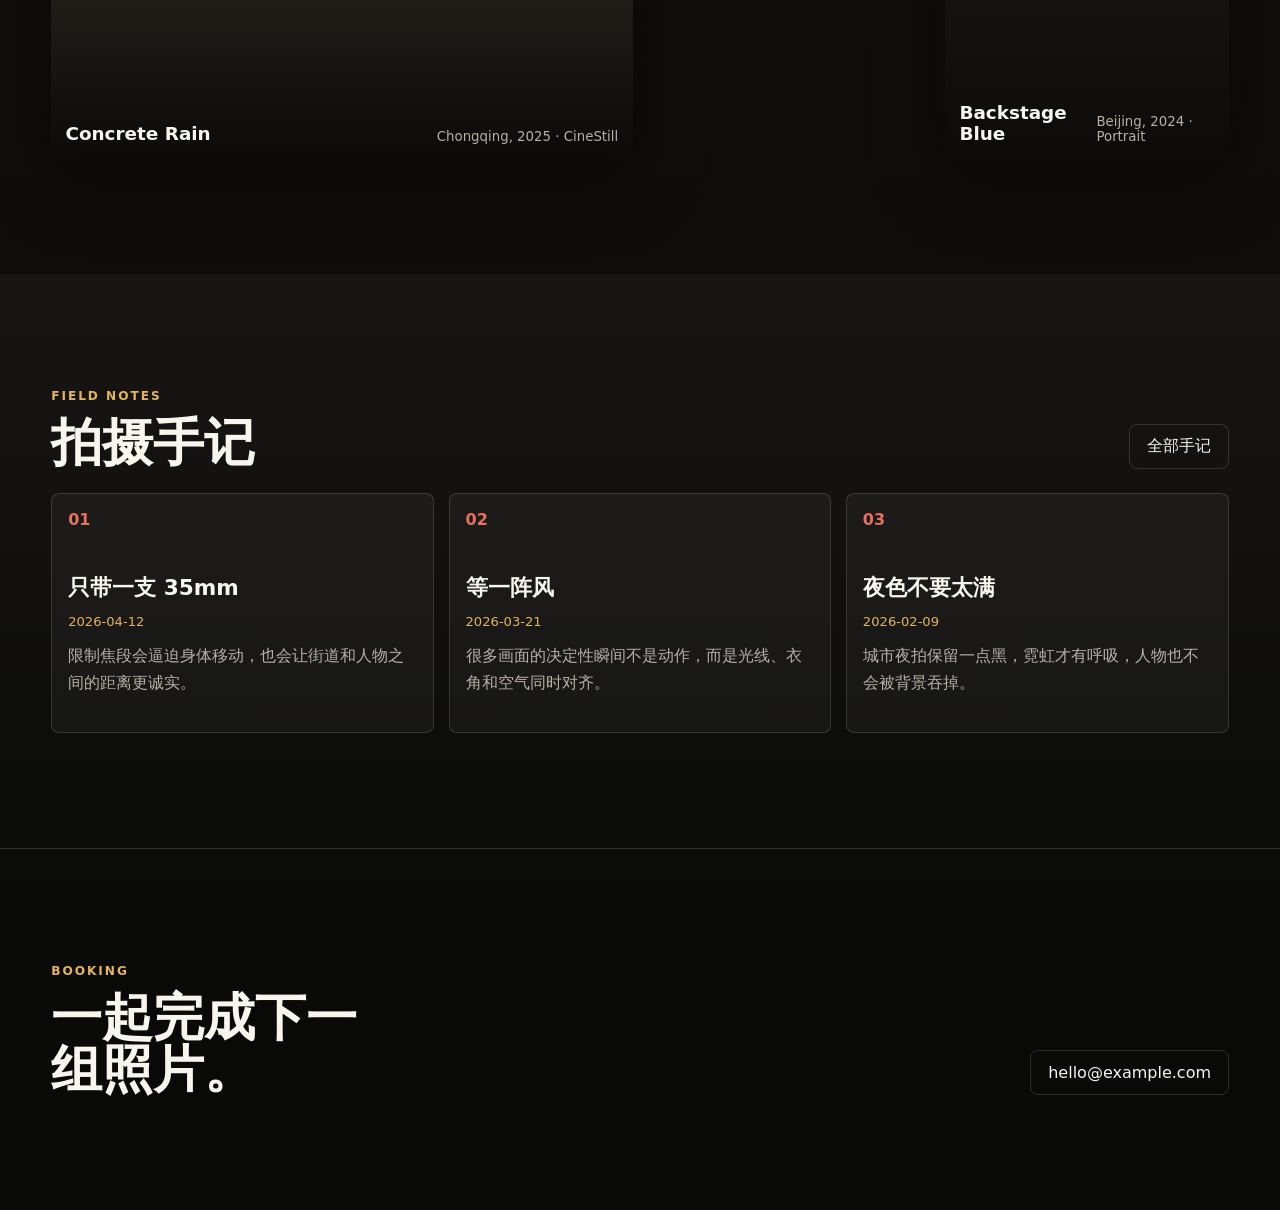
==== commit 17721313: "Redesign portfolio as color photo roll archive" ====
--- a/index.html
+++ b/index.html
@@ -23,35 +23,54 @@
   </header>
 
   <main id="top">
-    <section class="hero" data-parallax>
-      <img data-profile-image="heroImage" src="" alt="摄影作品首图">
-      <div class="hero-copy">
-        <p class="eyebrow">Editorial / Travel / Portrait</p>
+    <section class="film-hero">
+      <div class="loop-stage" data-loop-stage aria-label="动图式摄影片段轮播">
+        <img src="" alt="摄影动图片段">
+        <div class="loop-scan" aria-hidden="true"></div>
+      </div>
+      <div class="film-hero-copy">
+        <p class="eyebrow">Color Photo Archive</p>
         <h1 data-profile="heroTitle"></h1>
+        <p data-profile="intro"></p>
         <div class="hero-actions">
-          <a class="btn primary" href="./works.html">全部作品</a>
-          <a class="btn ghost" href="./contact.html">预约拍摄</a>
+          <a class="btn primary" href="#rolls">选择胶卷</a>
+          <a class="btn ghost" href="./works.html">全部作品</a>
         </div>
       </div>
-      <div class="hero-strip" aria-label="精选数据">
-        <span><strong data-stat="works">0</strong> 组作品</span>
-        <span><strong data-stat="categories">0</strong> 个分类</span>
-        <span><strong data-stat="notes">0</strong> 篇手记</span>
+      <div class="hero-strip film-stats" aria-label="精选数据">
+        <span><strong data-stat="works">0</strong> Frames</span>
+        <span><strong data-stat="rolls">0</strong> Rolls</span>
+        <span><strong data-stat="notes">0</strong> Notes</span>
       </div>
     </section>
 
-    <section class="intro" aria-label="摄影师简介">
-      <p data-profile="intro"></p>
-      <div class="signal-line" aria-hidden="true"></div>
+    <section class="film-intro" aria-label="作品介绍">
+      <p>这里的每个胶卷是一组作品的入口：不是把同一张照片套上不同风格，而是把不同地点、人物和光线整理进各自的观看系统。</p>
+      <div class="film-specs" aria-label="作品属性">
+        <span>C-41 Color Negative</span>
+        <span>Still Photography</span>
+        <span>Personal Archive</span>
+      </div>
+    </section>
+
+    <section id="rolls" class="roll-section">
+      <div class="section-head">
+        <div>
+          <p class="eyebrow">Color Photo C-41</p>
+          <h2>按胶卷进入作品</h2>
+        </div>
+        <a class="text-link" href="./works.html">全部归档</a>
+      </div>
+      <div class="roll-selector" data-rolls></div>
+      <div class="roll-preview" data-roll-preview></div>
     </section>
 
     <section class="work">
       <div class="section-head">
         <div>
           <p class="eyebrow">Selected Frames</p>
-          <h2>精选作品</h2>
+          <h2>近期精选</h2>
         </div>
-        <a class="text-link" href="./works.html">查看全部</a>
       </div>
       <div class="gallery" data-gallery="featured" aria-live="polite"></div>
     </section>
--- a/styles.css
+++ b/styles.css
@@ -28,6 +28,13 @@
     radial-gradient(circle at 82% 14%, rgba(95,182,167,.14), transparent 25rem),
     linear-gradient(180deg, #10100f, #171513 45%, #0d0d0c);
   overflow-x: hidden;
+}
+
+body[data-page="home"] {
+  background:
+    radial-gradient(circle at 12% 12%, rgba(228,179,94,.13), transparent 24rem),
+    radial-gradient(circle at 88% 28%, rgba(232,111,93,.1), transparent 22rem),
+    linear-gradient(180deg, #080806, #14120f 48%, #090908);
 }
 
 a { color: inherit; text-decoration: none; }
@@ -113,6 +120,211 @@
   overflow: hidden;
 }
 
+.film-hero {
+  min-height: 100svh;
+  display: grid;
+  grid-template-columns: minmax(0, 1.05fr) minmax(20rem, .95fr);
+  gap: clamp(1rem, 3vw, 2.4rem);
+  align-items: end;
+  padding: clamp(6rem, 9vw, 8rem) clamp(1rem, 4vw, 4rem) clamp(3rem, 6vw, 5rem);
+}
+
+.loop-stage {
+  position: relative;
+  min-height: clamp(24rem, 72svh, 48rem);
+  overflow: hidden;
+  border: 1px solid rgba(241,234,220,.2);
+  border-radius: 8px;
+  background: #050505;
+  box-shadow: 0 28px 90px rgba(0,0,0,.58);
+}
+
+.loop-stage::before,
+.loop-stage::after {
+  content: "";
+  position: absolute;
+  left: 0;
+  right: 0;
+  z-index: 2;
+  height: 2.6rem;
+  background:
+    linear-gradient(90deg, rgba(0,0,0,.42) 50%, transparent 0) 0 0 / 2.1rem 100%,
+    rgba(4,4,3,.8);
+}
+
+.loop-stage::before { top: 0; }
+.loop-stage::after { bottom: 0; }
+
+.loop-stage img {
+  position: absolute;
+  inset: 0;
+  height: 100%;
+  filter: contrast(1.06) saturate(.92) sepia(.1);
+  transform: scale(1.05);
+  opacity: 0;
+  transition: opacity .35s ease;
+  animation: driftFrame 3.2s linear infinite;
+}
+
+.loop-scan {
+  position: absolute;
+  inset: 0;
+  z-index: 1;
+  pointer-events: none;
+  background:
+    repeating-linear-gradient(180deg, rgba(255,255,255,.07), rgba(255,255,255,.07) 1px, transparent 1px, transparent 6px),
+    radial-gradient(circle at 50% 50%, transparent 58%, rgba(0,0,0,.38));
+  mix-blend-mode: soft-light;
+}
+
+.film-hero-copy {
+  align-self: center;
+}
+
+.film-hero-copy h1 {
+  max-width: 8ch;
+  font-size: clamp(4rem, 10vw, 10rem);
+  letter-spacing: 0;
+}
+
+.film-hero-copy p:not(.eyebrow) {
+  max-width: 34rem;
+  color: var(--muted);
+  font-size: clamp(1rem, 1.35vw, 1.2rem);
+  line-height: 1.65;
+}
+
+.film-stats {
+  position: static;
+  grid-column: 1 / -1;
+  width: 100%;
+  grid-template-columns: repeat(3, minmax(0, 1fr));
+}
+
+.film-intro {
+  display: grid;
+  grid-template-columns: minmax(0, 1fr) minmax(16rem, 28rem);
+  gap: clamp(1.5rem, 5vw, 5rem);
+  padding: clamp(4rem, 9vw, 8rem) clamp(1rem, 4vw, 4rem);
+  border-top: 1px solid var(--line);
+}
+
+.film-intro p {
+  margin: 0;
+  font-size: clamp(1.7rem, 4vw, 4.6rem);
+  line-height: 1.04;
+}
+
+.film-specs {
+  display: grid;
+  align-content: start;
+  gap: .55rem;
+}
+
+.film-specs span {
+  padding: .75rem .9rem;
+  border: 1px solid var(--line);
+  border-radius: 8px;
+  color: var(--muted);
+  background: rgba(255,255,255,.035);
+}
+
+.roll-section {
+  padding: clamp(4.5rem, 9vw, 8rem) clamp(1rem, 4vw, 4rem);
+  background: #0b0a08;
+  border-block: 1px solid var(--line);
+}
+
+.roll-selector {
+  display: grid;
+  grid-template-columns: repeat(5, minmax(0, 1fr));
+  gap: .7rem;
+}
+
+.roll-card {
+  min-height: 9.5rem;
+  display: grid;
+  align-content: space-between;
+  text-align: left;
+  padding: .9rem;
+  border: 1px solid var(--line);
+  border-radius: 8px;
+  background:
+    linear-gradient(180deg, rgba(241,234,220,.08), rgba(241,234,220,.02)),
+    #12100d;
+  cursor: pointer;
+  transition: transform .2s ease, border-color .2s ease, background .2s ease;
+}
+
+.roll-card:hover,
+.roll-card.active {
+  transform: translateY(-3px);
+  border-color: rgba(228,179,94,.62);
+  background:
+    linear-gradient(180deg, rgba(228,179,94,.18), rgba(241,234,220,.03)),
+    #15120d;
+}
+
+.roll-card span {
+  color: var(--paper);
+  font-weight: 800;
+  font-size: 1.12rem;
+}
+
+.roll-card strong,
+.roll-card small {
+  display: block;
+  color: var(--muted);
+  font-size: .82rem;
+  line-height: 1.35;
+}
+
+.roll-preview {
+  display: grid;
+  grid-template-columns: minmax(18rem, .8fr) minmax(0, 1.2fr);
+  gap: 1rem;
+  margin-top: 1rem;
+  align-items: stretch;
+}
+
+.roll-copy {
+  padding: 1.2rem;
+  border: 1px solid var(--line);
+  border-radius: 8px;
+  background: rgba(255,255,255,.04);
+}
+
+.roll-copy h3 {
+  margin-bottom: .8rem;
+  font-size: clamp(2rem, 4vw, 4.5rem);
+  line-height: .95;
+}
+
+.roll-copy p {
+  color: var(--muted);
+  line-height: 1.7;
+}
+
+.roll-frames {
+  display: grid;
+  grid-template-columns: repeat(3, minmax(0, 1fr));
+  gap: .7rem;
+}
+
+.roll-frames .photo-card {
+  min-height: 23rem;
+}
+
+.roll-frames .photo-button {
+  min-height: 23rem;
+}
+
+@keyframes driftFrame {
+  0% { transform: scale(1.07) translate3d(-1.4%, -1%, 0); }
+  50% { transform: scale(1.12) translate3d(1.2%, .8%, 0); }
+  100% { transform: scale(1.07) translate3d(-1.4%, -1%, 0); }
+}
+
 .hero::after {
   content: "";
   position: absolute;
@@ -677,6 +889,24 @@
     grid-template-columns: 1fr;
   }
 
+  .film-hero,
+  .film-intro,
+  .roll-preview {
+    grid-template-columns: 1fr;
+  }
+
+  .loop-stage {
+    min-height: 58svh;
+  }
+
+  .roll-selector {
+    grid-template-columns: repeat(2, minmax(0, 1fr));
+  }
+
+  .roll-frames {
+    grid-template-columns: 1fr;
+  }
+
   .section-head,
   footer {
     align-items: start;
@@ -722,6 +952,14 @@
   h1 { font-size: clamp(2.9rem, 15vw, 4.6rem); }
 
   .hero-strip {
+    grid-template-columns: 1fr;
+  }
+
+  .film-stats {
+    grid-template-columns: 1fr;
+  }
+
+  .roll-selector {
     grid-template-columns: 1fr;
   }
 
